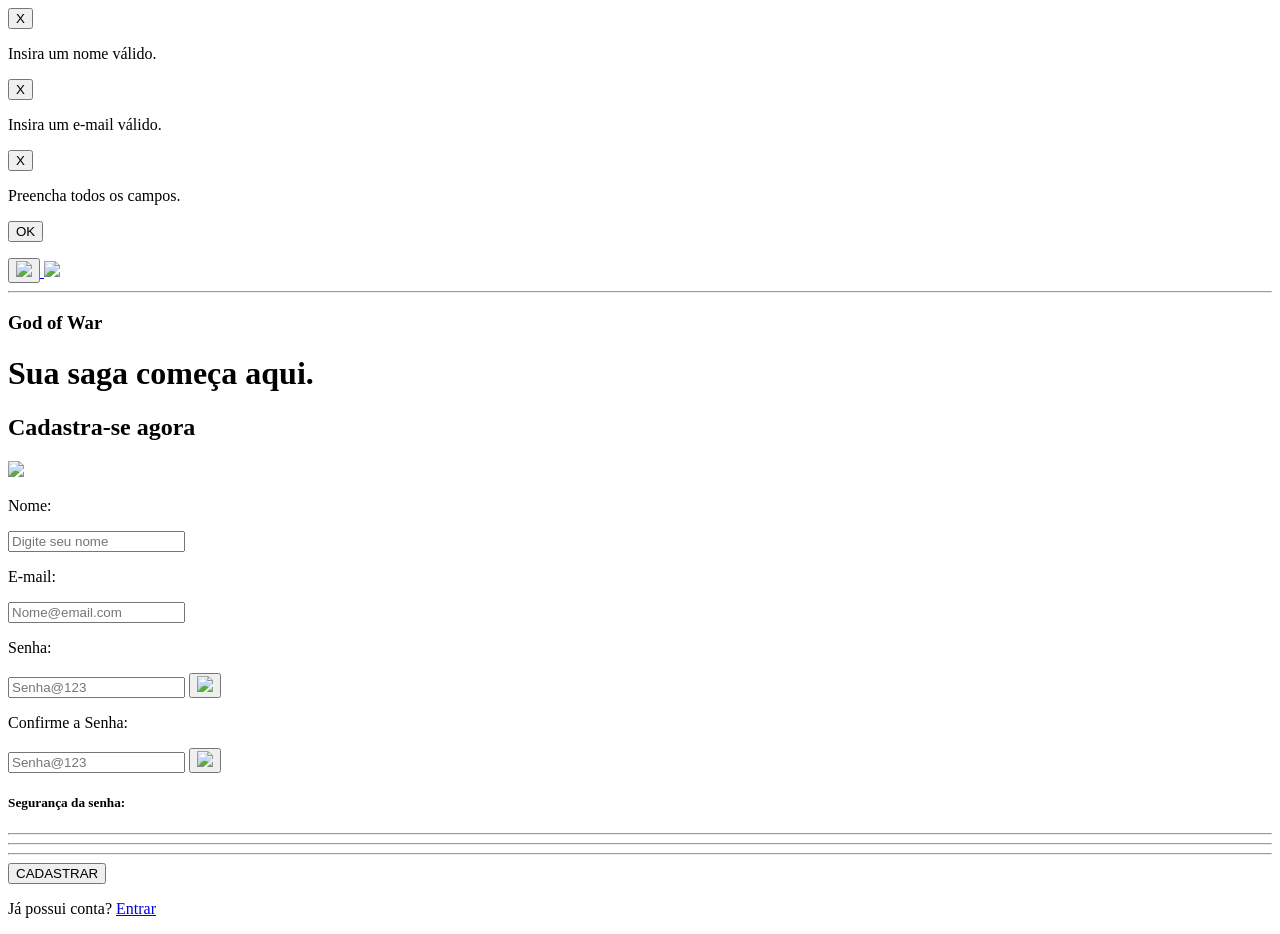
==== public/cadastro.html @ cd03cbd0 "Subindo o quiz finalizado, back end e front end" ====
<!DOCTYPE html>
<html lang="en">

<head>
    <meta charset="UTF-8">
    <meta name="viewport" content="width=device-width, initial-scale=1.0">
    <link rel="icon" href="assets/img/icon/flavicon.png" type="image/png">
    <link rel="stylesheet" href="css/cadastro.css">
    <title>CADASTRO</title>
</head>

<body>

    <div class="container">

        <div class="popup-cadastro" id="popUpCadastroNome">
            <button onclick="fecharPopUp(this)" class="btn-fechar" id="btnFecharNome">X</button>
            <p>Insira um nome válido.</p>
        </div>

        <div class="popup-cadastro" id="popUpCadastroEmail">
            <button onclick="fecharPopUp(this)" class="btn-fechar" id="btnFecharEmail">X</button>
            <p id="divExibirErroEmail">Insira um e-mail válido.</p>
        </div>

        <div class="popup-cadastro" id="popUpCadastroVazio">
            <button onclick="fecharPopUp(this)" class="btn-fechar" id="btnFecharVazio">X</button>
            <p>Preencha todos os campos.</p>
        </div>

        <div class="popup-cadastro" id="popUpCadastroSucesso">
            <button onclick="fecharPopUpSucesso()" class="btn-sucesso" id="btnFecharSucesso">OK</button>
            <p id="divExibirMensagemSucesso"></p>
        </div>

        <div class="container-banner" id="containerBanner">
            <a href="login.html">
                <button class="btn-voltar" id="backBtn"><img class="back-img"
                        src="assets/img/icon/backBtn.png"></button>
            </a>
            <img class="kratos" src="assets/img/icon/kratos.png">
            <div class="texto-banner">
                <hr class="divisoria">
                <h3>God of War</h3>
                <h1>Sua saga <span>começa</span> aqui.</h1>
                <h2><span>Cadastra-se</span> agora</h2>
            </div>
        </div>
        <div class="container-form" id="containerForm">
            <img src="assets/img/icon/logo.png" class="logo">
            <div class="cadastro-form">
                <p>Nome:</p>
                <input type="text" id="nome_input" placeholder="Digite seu nome">
                <div class="erro" id="div_erroNome" style="display: none;"></div>
                <p>E-mail:</p>
                <input type="text" id="email_input" placeholder="Nome@email.com">
                <p>Senha:</p>
                <div class="campo-senha">
                    <input oninput="forcaSenha()" type="password" id="senha_input" placeholder="Senha@123">
                    <button id="btnOlho1" class="olho" onclick="verSenha(this)">
                        <img id="olho1" src="assets/img/icon/openEye.png"></button>
                </div>
                <p>Confirme a Senha:</p>
                <div class="campo-senha">
                    <input type="password" id="senha2_input" placeholder="Senha@123">
                    <button id="btnOlho2" class="olho" onclick="verSenha(this)">
                        <img id="olho2" src="assets/img/icon/openEye.png">
                    </button>
                </div>
                <div class="erro" id="div_erroSenha"></div>
                <div class="container-forca-senha">
                    <h5>Segurança da senha: <span id="status_forca"></span>
                    </h5>
                    <div class="niveis">
                        <hr class="barra-nivel1" id="barraNivel1">
                        <hr class="barra-nivel2" id="barraNivel2">
                        <hr class="barra-nivel3" id="barraNivel3">
                    </div>
                </div>
                <button onclick="cadastrar()" class="btn-cadastrar">CADASTRAR</button>
            </div>
            <p>Já possui conta? <a href="login.html">Entrar</a></p>
        </div>
    </div>

</body>

</html>

<script src="js/mascaraSenha.js"></script>

<script>

    let senhaValida = false;

    function forcaSenha() {
        let senhaVar = senha_input.value;
        let tamanhoSenha = senhaVar.length;
        let senhaMinuscula = senhaVar.toLowerCase();
        let especial = ['!', '@', '#', '$', '%', '&', '*', '~', ';', '.', ',', '/', '+', '-', '=', '|'];
        let temEspecial = false;
        let numero = ['0', '1', '2', '3', '4', '5', '6', '7', '8', '9'];
        let temNumero = false;
        let forca = 0;

        for (let i = 0; i < tamanhoSenha; i++) {
            if (especial.includes(senhaVar[i])) {
                temEspecial = true;
            }
        }

        for (let i = 0; i < tamanhoSenha; i++) {
            if (numero.includes(senhaVar[i])) {
                temNumero = true;
            }
        }

        if (senhaVar != senhaMinuscula) {
            forca++;
        }

        if (temEspecial) {
            forca++;
        }

        if (temNumero) {
            forca++;
        }

        if (tamanhoSenha >= 8) {
            forca++;
        }

        if (tamanhoSenha < 1) {
            status_forca.innerHTML = ``;
            barraNivel1.style.backgroundImage = "linear-gradient(to right, rgb(255, 255, 255), rgb(255, 255, 255), rgba(255, 255, 255, 0))";
            barraNivel2.style.backgroundImage = "linear-gradient(to right, rgb(255, 255, 255), rgba(255, 255, 255, 0.9), rgba(255, 255, 255, 0.8))";
            barraNivel3.style.backgroundImage = "linear-gradient(to right, rgba(255, 255, 255, 0.8), rgba(255, 255, 255, 0.5), rgba(0, 0, 0, 0))";
            div_erroSenha.innerHTML = ``;
            senhaValida = false;
        } else if (forca <= 2) {
            status_forca.innerHTML = `<span style = "color: red;">FRACA</span>`;
            barraNivel1.style.backgroundImage = "linear-gradient(to right, rgb(255, 0, 0), rgb(255, 0, 0), rgba(0, 0, 0, 0))";
            barraNivel2.style.backgroundImage = "linear-gradient(to right, rgb(255, 255, 255), rgba(255, 255, 255, 0.9), rgba(255, 255, 255, 0.8))";
            barraNivel3.style.backgroundImage = "linear-gradient(to right, rgba(255, 255, 255, 0.8), rgba(255, 255, 255, 0.5), rgba(0, 0, 0, 0))";
            div_erroSenha.innerHTML = `A senha precisa ter no mínimo 8 caracteres e 1 número ou caracter especial`;
            senhaValida = false;
        } else if (forca <= 3 && tamanhoSenha >= 8) {
            status_forca.innerHTML = `<span style = "color: orange;">MÉDIA</span>`;
            barraNivel1.style.backgroundImage = "linear-gradient(to right, rgb(255, 165, 0), rgb(255, 165, 0), rgb(255, 165, 0))";
            barraNivel2.style.backgroundImage = "linear-gradient(to right, rgb(255, 165, 0), rgb(255, 165, 0), rgba(0, 0, 0, 0))";
            barraNivel3.style.backgroundImage = "linear-gradient(to right, rgba(255, 255, 255, 0.8), rgba(255, 255, 255, 0.5), rgba(0, 0, 0, 0))";
            div_erroSenha.innerHTML = ``;
            senhaValida = true;
        } else if (forca == 4 && tamanhoSenha >= 8) {
            status_forca.innerHTML = `<span style = "color: green;">FORTE</span>`;
            barraNivel1.style.backgroundImage = "linear-gradient(to right, rgb(0, 128, 0), rgb(0, 128, 0), rgb(0, 128, 0))";
            barraNivel2.style.backgroundImage = "linear-gradient(to right, rgb(0, 128, 0), rgb(0, 128, 0), rgb(0, 128, 0))";
            barraNivel3.style.backgroundImage = "linear-gradient(to right, rgb(0, 128, 0), rgb(0, 128, 0), rgba(0, 0, 0, 0))";
            div_erroSenha.innerHTML = ``;
            senhaValida = true;
        }
    }

    function cadastrar() {
        let emailValido = true;
        let nomeValido = true;
        let nomeVar = nome_input.value;
        let emailVar = email_input.value;
        let senhaVar = senha_input.value;
        let senha2Var = senha2_input.value;
        let xpVar = 0;
        let tamanhoNome = nomeVar.length;
        let tamanhoEmail = emailVar.length;

        if (nomeVar !== "" && emailVar !== "" && senhaVar !== "" && senha2Var !== "") {
            if (tamanhoNome < 2) {
                nomeValido = false;
            } else if (!emailVar.includes("@") || tamanhoEmail < 3) {
                emailValido = false;
            } else if (!senhaValida) {
                alert("A senha não está segura o suficiente!");
            } else if (senhaVar != senha2Var) {
                div_erroSenha.innerHTML = `As senhas não se coincidem`;
            } else if (emailValido && senhaValida && nomeValido) {

                fetch("/usuarios/autenticarCadastro", {
                    method: "POST",
                    headers: {
                        "Content-Type": "application/json",
                    },
                    body: JSON.stringify({
                        emailServer: emailVar,
                        senhaServer: senhaVar,
                    }),
                }).then(function (resposta) {

                    if (resposta.ok) {
                        fetch("/usuarios/cadastrar", {
                            method: "POST",
                            headers: {
                                "Content-Type": "application/json",
                            },
                            body: JSON.stringify({
                                // crie um atributo que recebe o valor recuperado aqui
                                // Agora vá para o arquivo routes/usuario.js
                                nomeServer: nomeVar,
                                emailServer: emailVar,
                                senhaServer: senhaVar,
                                xpServer: xpVar
                            }),
                        }).then(function (resposta) {
                            console.log("resposta: ", resposta);

                            if (resposta.ok) {
                                divExibirMensagemSucesso.innerHTML = "Cadastro realizado com sucesso!";

                                popUpCadastroSucesso.style.display = "flex";
                                containerForm.style.pointerEvents = "none";
                                containerForm.style.filter = "brightness(0.4)";
                                containerBanner.style.filter = "brightness(0.4)";
                            } else {
                                throw "Houve um erro ao tentar realizar o cadastro!";
                            }
                        }).catch(function (resposta) {
                            console.log(`#ERRO: ${resposta}`);
                            alert(`${resposta}`);
                        });

                    } else {

                        resposta.text().then(texto => {
                            divExibirErroEmail.innerHTML = texto;
                        })
                        popUpCadastroEmail.style.display = "flex";
                        containerForm.style.pointerEvents = "none";
                        containerForm.style.filter = "brightness(0.4)";
                        containerBanner.style.filter = "brightness(0.4)";

                    }

                })
            }

            if (!nomeValido) {
                popUpCadastroNome.style.display = "flex";
                containerForm.style.pointerEvents = "none";
                containerForm.style.filter = "brightness(0.4)";
                containerBanner.style.filter = "brightness(0.4)";
            } else if (!emailValido) {
                popUpCadastroEmail.style.display = "flex";
                containerForm.style.pointerEvents = "none";
                containerForm.style.filter = "brightness(0.4)";
                containerBanner.style.filter = "brightness(0.4)";
            }
        } else {
            popUpCadastroVazio.style.display = "flex";
            containerForm.style.pointerEvents = "none";
            containerForm.style.filter = "brightness(0.4)";
            containerBanner.style.filter = "brightness(0.4)";
        }
    }

    function fecharPopUp(botaoFechar) {
        let idBotao = botaoFechar.id;

        containerForm.style.pointerEvents = "auto";
        containerForm.style.filter = "brightness(1)";
        containerBanner.style.filter = "brightness(1)";

        if (idBotao == 'btnFecharNome') {
            popUpCadastroNome.style.display = "none";
        } else if (idBotao == 'btnFecharEmail') {
            popUpCadastroEmail.style.display = "none";
        } else if (idBotao == 'btnFecharVazio') {
            popUpCadastroVazio.style.display = "none";
        }
    }


    function fecharPopUpSucesso() {
        popUpCadastroSucesso.style.display = "none";

        containerForm.style.pointerEvents = "auto";
        containerForm.style.filter = "brightness(1)";
        containerBanner.style.filter = "brightness(1)";

        setTimeout(() => {
            window.location = "login.html";
        }, "2000");
    }

</script>
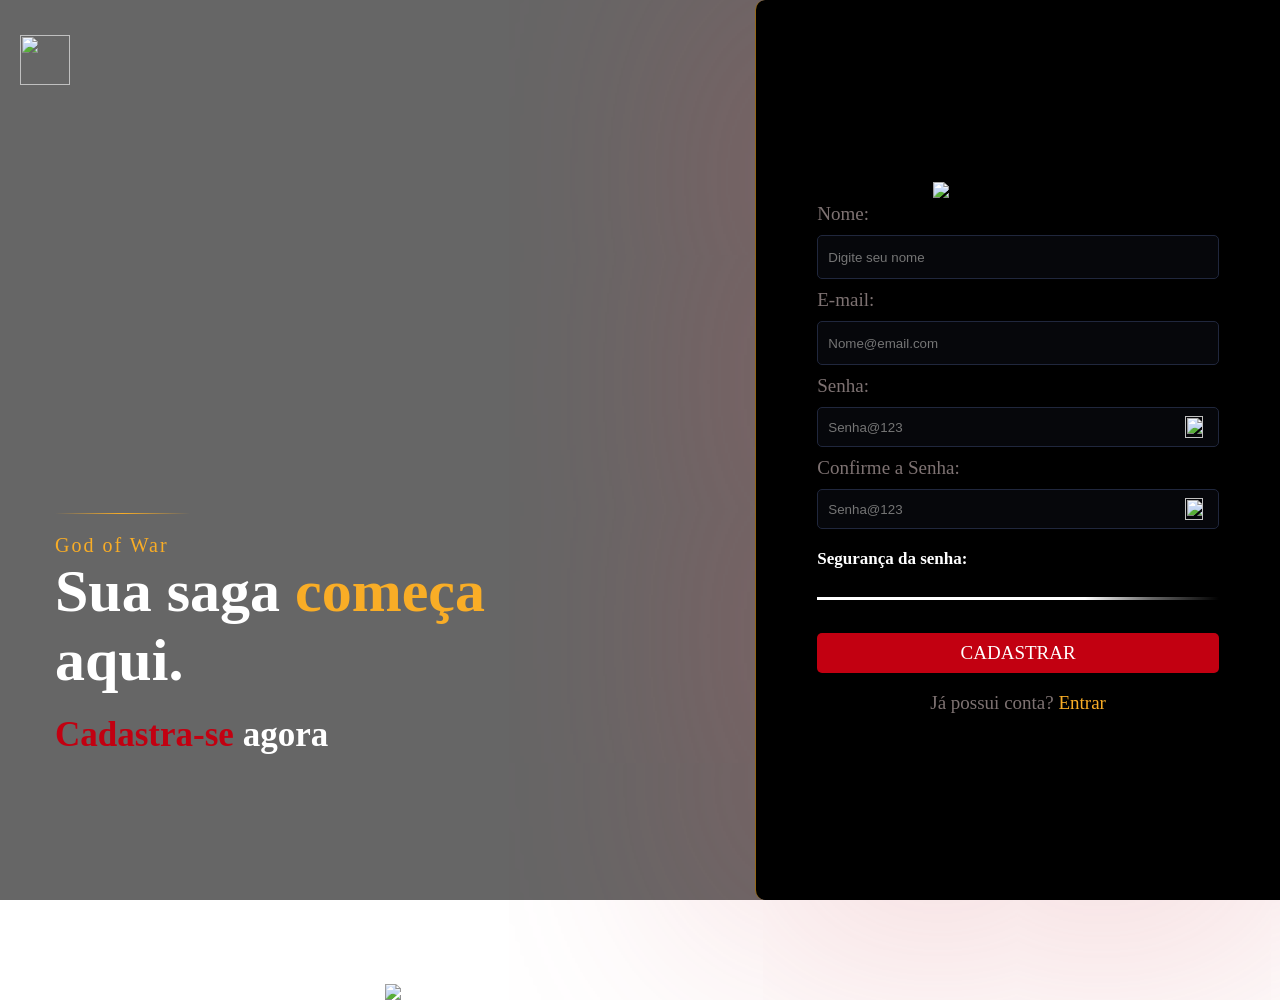
==== commit f338fb69: "Corrigindo console.logs com textos duplicados e retirando gráfico comentado da tela de dashboard" ====
--- a/public/cadastro.html
+++ b/public/cadastro.html
@@ -169,7 +169,6 @@
         let emailVar = email_input.value;
         let senhaVar = senha_input.value;
         let senha2Var = senha2_input.value;
-        let xpVar = 0;
         let tamanhoNome = nomeVar.length;
         let tamanhoEmail = emailVar.length;
 
@@ -202,12 +201,9 @@
                                 "Content-Type": "application/json",
                             },
                             body: JSON.stringify({
-                                // crie um atributo que recebe o valor recuperado aqui
-                                // Agora vá para o arquivo routes/usuario.js
                                 nomeServer: nomeVar,
                                 emailServer: emailVar,
                                 senhaServer: senhaVar,
-                                xpServer: xpVar
                             }),
                         }).then(function (resposta) {
                             console.log("resposta: ", resposta);
--- a/public/css/cadastro.css
+++ b/public/css/cadastro.css
@@ -0,0 +1,341 @@
+body {
+    margin: 0;
+    overflow: hidden;
+}
+
+.container {
+    position: relative;
+    display: flex;
+    flex-direction: row;
+}
+
+.back-img {
+    position: absolute;
+    width: 50px;
+    height: 50px;
+}
+
+.back-img:hover {
+    filter: brightness(1.1);
+    width: 52px;
+    height: 52px;
+}
+
+.btn-voltar {
+    display: flex;
+    justify-content: center;
+    align-items: center;
+    position: absolute;
+    top: 30px;
+    left: 15px;
+    background-color: rgba(0, 0, 0, 0);
+    border-radius: 50%;
+    height: 60px;
+    width: 60px;
+    border: none;
+    pointer-events: auto;
+    cursor: pointer;
+}
+
+.container-banner {
+    user-select: none;
+    position: relative;
+    width: 60%;
+    height: 100vh;
+    background-image: linear-gradient(rgb(0, 0, 0, 0.6), rgb(0, 0, 0, 0.6)), url("../assets/img/background/fundo_cadastro.png");
+    background-size: cover;
+    background-position: center;
+}
+
+.container-form {
+    display: flex;
+    flex-direction: column;
+    justify-content: center;
+    align-items: center;
+    position: absolute;
+    width: 41%;
+    height: 100vh;
+    background-color: rgb(0, 0, 0);
+    border-top-left-radius: 10px;
+    border-bottom-left-radius: 10px;
+    border-left: solid 1px rgba(249, 173, 38, 0.6);
+    right: 0;
+    box-shadow: 5px 0px 400px 30px rgba(209, 85, 95, 0.35);
+    padding: 2%;
+    box-sizing: border-box;
+}
+
+.container-form p {
+    color: rgb(126, 114, 114);
+    font-family: 'constantia';
+    font-size: 19px;
+}
+
+.logo {
+    width: 170px;
+    display: flex;
+    justify-content: center;
+    pointer-events: none;
+    margin-top: 15px;
+    margin-bottom: -20px;
+}
+
+.cadastro-form {
+    display: flex;
+    flex-direction: column;
+    width: 85%;
+}
+
+.kratos {
+    position: absolute;
+    bottom: -100px;
+    right: -385px;
+    width: 100%;
+    pointer-events: none;
+    transition: 3.5s;
+}
+
+.container:has(.cadastro-form .btn-cadastrar:focus) .kratos {
+    right: -300px;
+}
+
+.divisoria {
+    width: 30%;
+    border: none;
+    margin: 0;
+    height: 1px;
+    background-image: linear-gradient(to right, rgba(0, 0, 0, 0), rgb(249, 173, 38), rgba(0, 0, 0, 0));
+}
+
+.texto-banner {
+    display: flex;
+    flex-direction: column;
+    position: absolute;
+    justify-content: start;
+    align-items: start;
+    left: 0;
+    bottom: 0;
+    background-color: rgba(0, 0, 0, 0);
+    font-size: 20px;
+    width: 450px;
+    height: 43vh;
+    margin-left: 55px;
+}
+
+.texto-banner h3 {
+    margin-bottom: -40px;
+    color: rgb(249, 173, 38);
+    font-size: 20px;
+    font-weight: 100;
+    letter-spacing: 2px;
+    font-family: 'constantia';
+}
+
+.texto-banner h1 {
+    font-size: 60px;
+    color: rgb(255, 255, 255);
+}
+
+.texto-banner h2 {
+    font-size: 35px;
+    color: rgb(255, 255, 255);
+    margin-top: -20px;
+}
+
+.texto-banner h1 span {
+    color: rgb(249, 173, 38);
+}
+
+.texto-banner h2 span {
+    color: rgb(194, 0, 17);
+}
+
+.cadastro-form p {
+    margin-bottom: 10px;
+    margin-top: 25px;
+}
+
+.cadastro-form input {
+    display: flex;
+    position: relative;
+    background-color: rgba(15, 18, 29, 0.4);
+    border: solid 1px rgb(32, 39, 61);
+    border-radius: 5px;
+    background-position: center;
+    background-size: cover;
+    outline: none;
+    color: rgb(255, 255, 255);
+    height: 40px;
+    padding-left: 10px;
+    margin-bottom: -15px;
+    transition: 0.5s;
+}
+
+.cadastro-form input:focus {
+    border: solid 1px rgb(249, 173, 38);
+}
+
+.cadastro-form .btn-cadastrar {
+    background-color: rgb(194, 0, 17);
+    border: none;
+    border-radius: 5px;
+    color: rgb(255, 255, 255);
+    font-family: 'constantia';
+    height: 40px;
+    font-size: 19px;
+    margin-top: 10px;
+    transition: 0.5s;
+}
+
+.cadastro-form .btn-cadastrar:hover {
+    background-color: rgb(128, 0, 11);
+    cursor: pointer;
+}
+
+.erro {
+    margin-top: 20px;
+    color: rgb(194, 0, 17);
+}
+
+.container-forca-senha {
+    margin-top: -20px;
+    margin-bottom: 15px;
+}
+
+.niveis {
+    display: flex;
+    flex-direction: row;
+    align-items: flex-start;
+}
+
+.niveis .barra-nivel1 {
+    background-color: rgb(255, 255, 255);
+    width: 100%;
+    height: 3px;
+    border: none;
+    margin-left: 0;
+}
+
+.niveis .barra-nivel2 {
+    background-color: rgb(255, 255, 255);
+    width: 100%;
+    height: 3px;
+    border: none;
+    margin-left: 0;
+}
+
+.niveis .barra-nivel3 {
+    background-image: linear-gradient(to right, rgb(255, 255, 255), rgba(255, 255, 255, 0.4), rgba(0, 0, 0, 0));
+    width: 100%;
+    height: 3px;
+    border: none;
+    margin-left: 0;
+}
+
+.container-forca-senha h5 {
+    font-size: 17px;
+    font-family: 'constantia';
+    color: rgb(255, 255, 255);
+    margin: 35px 0 20px 0;
+}
+
+a {
+    color: rgb(249, 173, 38);
+    text-decoration: none;
+}
+
+.popup-cadastro {
+    display: none;
+    flex-direction: column;
+    position: absolute;
+    justify-content: center;
+    align-items: center;
+    background-image: linear-gradient(to bottom, rgba(0, 0, 0, 0.4), rgba(0, 0, 0, 0.4), rgba(0, 0, 0, 0.4)), url('../assets/img/background/fundo_popUp_cadastro.png');
+    background-size: cover;
+    background-position: center;
+    background-repeat: no-repeat;
+    inset: 0;
+    margin: auto;
+    width: 23%;
+    height: 30vh;
+    border: solid 1px rgb(101, 0, 0);
+    border-radius: 10px;
+    z-index: 1;
+}
+
+.btn-fechar {
+    display: flex;
+    position: absolute;
+    justify-content: center;
+    align-items: center;
+    border-radius: 50%;
+    border: none;
+    width: 22px;
+    height: 22px;
+    top: 10px;
+    right: 10px;
+    color: rgb(255, 255, 255);
+    background: none;
+    font-weight: bold;
+    font-size: 14px;
+    cursor: pointer;
+}
+
+.btn-fechar:hover {
+    font-size: 16px;
+}
+
+.btn-sucesso {
+    display: flex;
+    position: absolute;
+    justify-content: center;
+    align-items: center;
+    border-radius: 5px;
+    border: none;
+    width: 50px;
+    height: 25px;
+    top: 80%;
+    right: 40%;
+    color: rgb(255, 255, 255);
+    background-color: rgb(194, 0, 17);
+    font-weight: bold;
+    font-size: 14px;
+    cursor: pointer;
+    transition: 0.5s;
+}
+
+.btn-sucesso:hover {
+    background-color: rgb(128, 0, 11);
+}
+
+.popup-cadastro p {
+    color: rgb(255, 255, 255);
+    font-family: 'constantia';
+    font-size: 20px;
+    font-weight: bold;
+}
+
+.campo-senha {
+    position: relative;
+    width: 100%;
+}
+
+.campo-senha input {
+    width: 100%;
+    padding-right: 40px;
+    box-sizing: border-box;
+}
+
+.olho {
+    position: absolute;
+    right: 10px;
+    top: 30%;
+    background-color: rgba(0, 0, 0, 0);
+    border: none;
+    cursor: pointer;
+}
+
+.olho img {
+    width: 18px;
+    height: 22px;
+}
